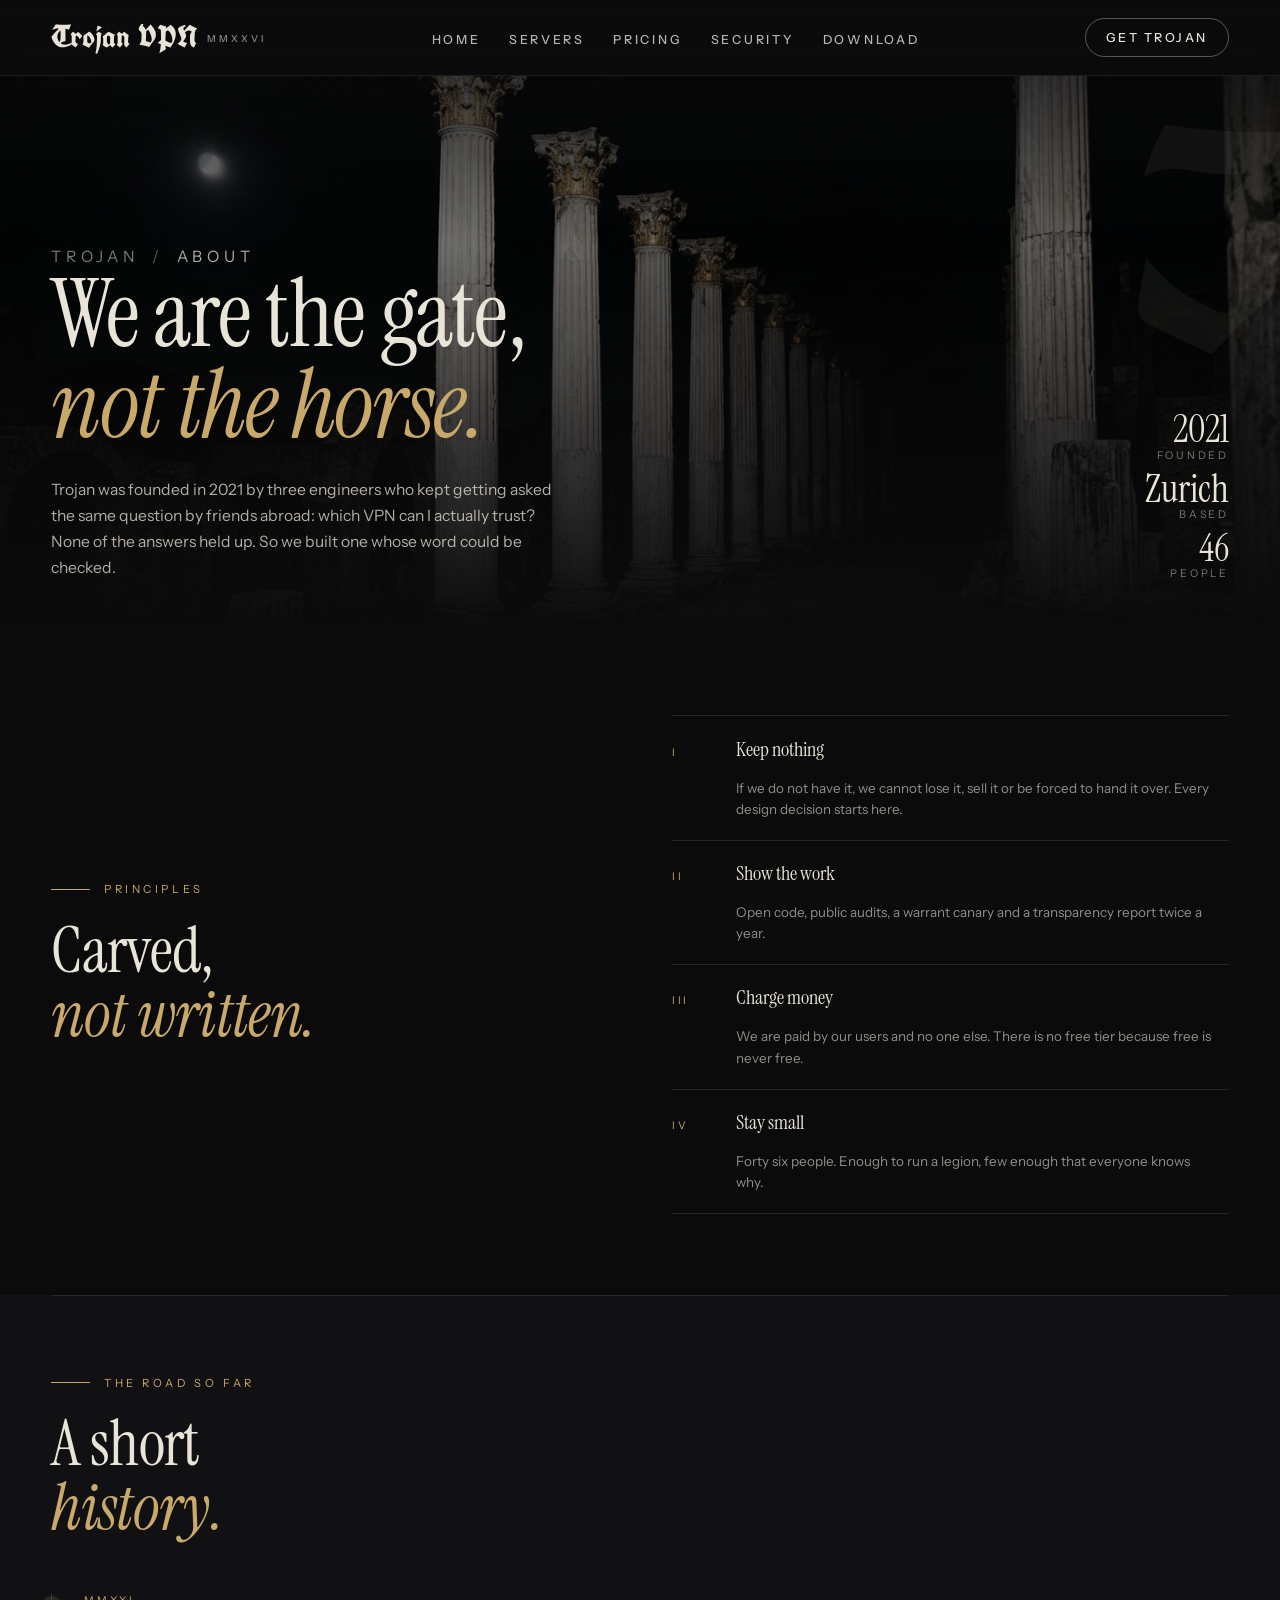
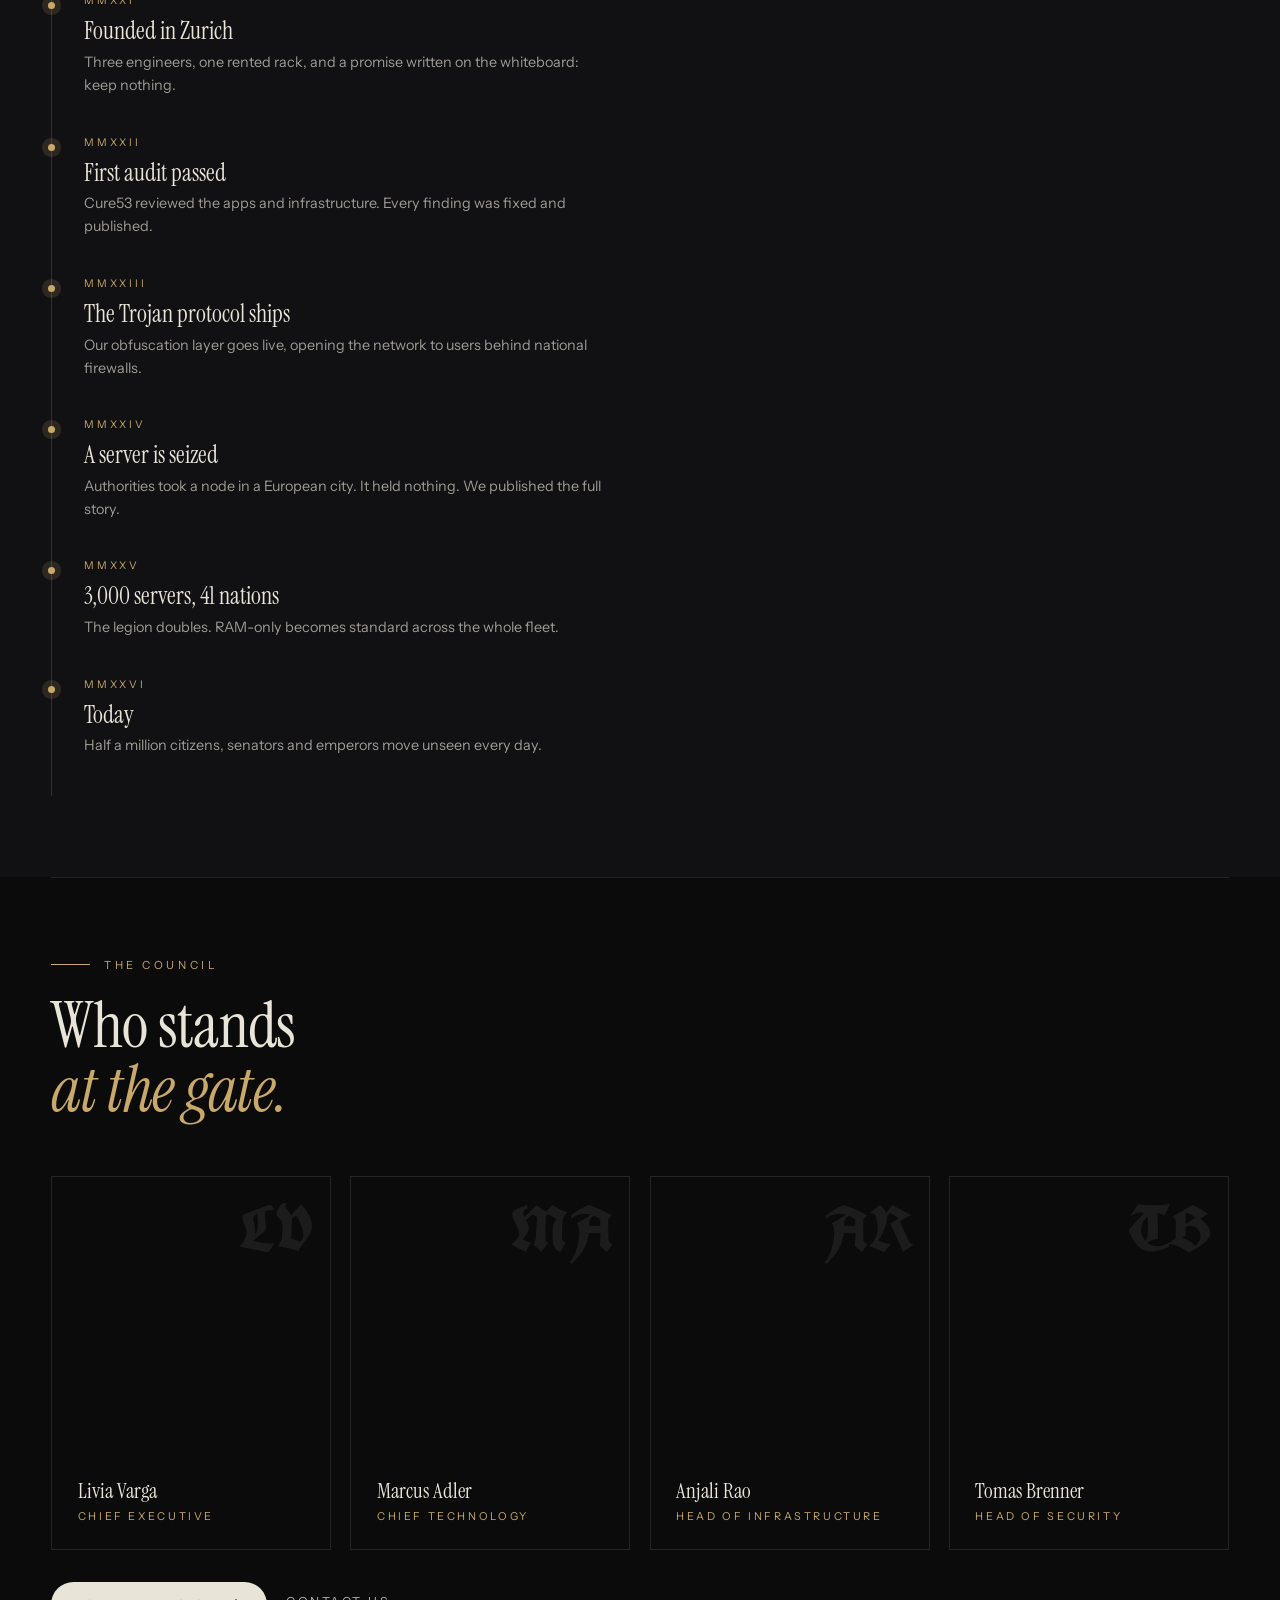
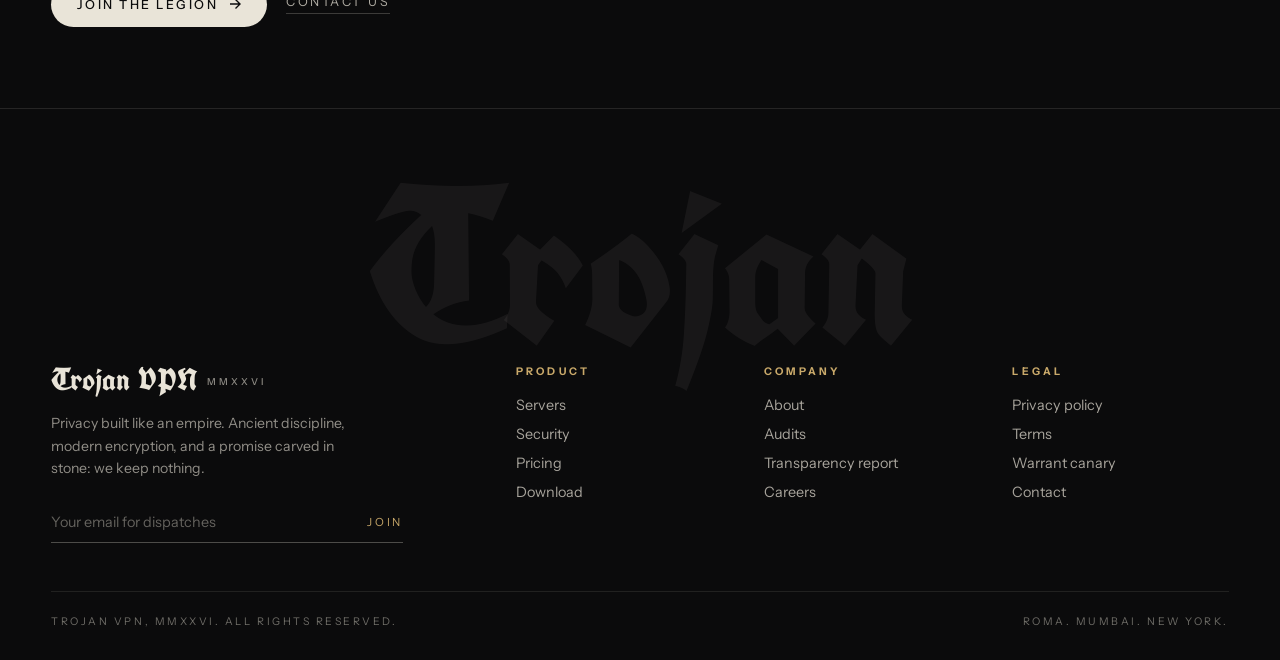
==== about.html @ 202a7206 "chore: extract trojan-vpn-site.zip" ====
<!DOCTYPE html>
<html lang="en"><head><meta charset="utf-8"><meta name="viewport" content="width=device-width, initial-scale=1">
<title>About | Trojan VPN</title><meta name="description" content="Trojan VPN is a Swiss privacy company. Ancient discipline, modern encryption.">
<link rel="preconnect" href="https://fonts.googleapis.com"><link rel="preconnect" href="https://fonts.gstatic.com" crossorigin><link href="https://fonts.googleapis.com/css2?family=Instrument+Serif:ital@0;1&family=UnifrakturCook:wght@700&family=Instrument+Sans:wght@400;500&display=swap" rel="stylesheet"><link rel="stylesheet" href="site.css"></head>
<body>
<header class="nav">
  <a class="logo" href="index.html#statue">Trojan VPN <small>MMXXVI</small></a>
  <nav aria-label="Primary"><ul class="nav__links"><li><a href="index.html#statue">Home</a></li><li><a href="servers.html">Servers</a></li><li><a href="pricing.html">Pricing</a></li><li><a href="security.html">Security</a></li><li><a href="download.html">Download</a></li></ul></nav>
  <div class="nav__right"><a class="btn-play" href="pricing.html">Get Trojan</a>
  <button class="burger" aria-label="Open menu" aria-expanded="false" aria-controls="menu"><span></span><span></span><span></span></button></div>
</header>
<main>
<section class="phero">
  <div class="phero__bg" style="background-image:url('assets/gen-forum.jpg')"></div><div class="phero__shade"></div>
  <div class="phero__word" aria-hidden="true">I</div>
  <div class="phero__row"><div>
    <p class="crumb fx"><a href="index.html">Trojan</a><span>About</span></p>
    <h1 class="fx d1">We are the gate,<br><em>not the horse.</em></h1>
    <p class="fx d2">Trojan was founded in 2021 by three engineers who kept getting asked the same question by friends abroad: which VPN can I actually trust? None of the answers held up. So we built one whose word could be checked.</p>
  </div><div class="phero__meta fx d2"><div><b>2021</b><br>Founded</div><div><b>Zurich</b><br>Based</div><div><b>46</b><br>People</div></div></div>
</section><section class="sec"><div class="split">
  <div><p class="kicker fx">Principles</p><h2 class="h2 fx d1">Carved,<br><em>not written.</em></h2></div>
  <ul class="list fx d1">
   <li><span class="i">I</span><span class="t">Keep nothing</span><span class="d">If we do not have it, we cannot lose it, sell it or be forced to hand it over. Every design decision starts here.</span></li>
   <li><span class="i">II</span><span class="t">Show the work</span><span class="d">Open code, public audits, a warrant canary and a transparency report twice a year.</span></li>
   <li><span class="i">III</span><span class="t">Charge money</span><span class="d">We are paid by our users and no one else. There is no free tier because free is never free.</span></li>
   <li><span class="i">IV</span><span class="t">Stay small</span><span class="d">Forty six people. Enough to run a legion, few enough that everyone knows why.</span></li>
  </ul></div></section>
 <section class="sec sec--alt"><div class="sec__head"><div><p class="kicker fx">The road so far</p><h2 class="h2 fx d1">A short<br><em>history.</em></h2></div></div>
 <ul class="tl fx d1">
  <li><small>MMXXI</small><b>Founded in Zurich</b><p>Three engineers, one rented rack, and a promise written on the whiteboard: keep nothing.</p></li>
  <li><small>MMXXII</small><b>First audit passed</b><p>Cure53 reviewed the apps and infrastructure. Every finding was fixed and published.</p></li>
  <li><small>MMXXIII</small><b>The Trojan protocol ships</b><p>Our obfuscation layer goes live, opening the network to users behind national firewalls.</p></li>
  <li><small>MMXXIV</small><b>A server is seized</b><p>Authorities took a node in a European city. It held nothing. We published the full story.</p></li>
  <li><small>MMXXV</small><b>3,000 servers, 41 nations</b><p>The legion doubles. RAM-only becomes standard across the whole fleet.</p></li>
  <li><small>MMXXVI</small><b>Today</b><p>Half a million citizens, senators and emperors move unseen every day.</p></li>
 </ul></section>
 <section class="sec"><div class="sec__head"><div><p class="kicker fx">The council</p><h2 class="h2 fx d1">Who stands<br><em>at the gate.</em></h2></div></div>
 <div class="team">
  <div class="person fx" data-init="LV"><b>Livia Varga</b><span>Chief executive</span></div>
  <div class="person fx d1" data-init="MA"><b>Marcus Adler</b><span>Chief technology</span></div>
  <div class="person fx d2" data-init="AR"><b>Anjali Rao</b><span>Head of infrastructure</span></div>
  <div class="person fx d3" data-init="TB"><b>Tomas Brenner</b><span>Head of security</span></div>
 </div>
 <div class="cta-row fx d3"><a class="btn-solid" href="careers.html">Join the legion <svg viewBox="0 0 12 12" fill="none" stroke="currentColor" stroke-width="1.4"><path d="M1 6h10M6.5 1.5 11 6l-4.5 4.5"/></svg></a><a class="link-plain" href="contact.html">Contact us</a></div></section>
</main>
<footer class="foot">
  <div class="foot__word" aria-hidden="true">Trojan</div>
  <div class="foot__grid">
    <div class="foot__brand"><a class="logo" href="index.html#statue">Trojan VPN <small>MMXXVI</small></a>
      <p>Privacy built like an empire. Ancient discipline, modern encryption, and a promise carved in stone: we keep nothing.</p>
      <form class="newsletter" data-fake onsubmit="return false"><input type="email" placeholder="Your email for dispatches" aria-label="Email"><button type="submit">Join</button></form></div>
    <div><h4>Product</h4><ul><li><a href="servers.html">Servers</a></li><li><a href="security.html">Security</a></li><li><a href="pricing.html">Pricing</a></li><li><a href="download.html">Download</a></li></ul></div>
    <div><h4>Company</h4><ul><li><a href="about.html">About</a></li><li><a href="audits.html">Audits</a></li><li><a href="transparency.html">Transparency report</a></li><li><a href="careers.html">Careers</a></li></ul></div>
    <div><h4>Legal</h4><ul><li><a href="privacy.html">Privacy policy</a></li><li><a href="terms.html">Terms</a></li><li><a href="canary.html">Warrant canary</a></li><li><a href="contact.html">Contact</a></li></ul></div>
  </div>
  <div class="foot__bar"><span>Trojan VPN, MMXXVI. All rights reserved.</span><span>Roma. Mumbai. New York.</span></div>
</footer>
<div class="menu" id="menu" aria-hidden="true">
  <button class="menu__close" type="button" aria-label="Close menu"><span></span><span></span></button>
  <ul class="menu__list"><li><a href="servers.html">Servers</a></li><li><a href="pricing.html">Pricing</a></li><li><a href="security.html">Security</a></li><li><a href="download.html">Download</a></li></ul>
  <div class="menu__rule"></div><div class="menu__foot"><a class="btn-play" href="pricing.html">Get Trojan VPN</a></div>
</div>
<script src="site.js"></script>
</body></html>
---- site.css ----
:root{
  --ink:#0b0b0c;--ink-2:#111113;--bone:#e9e4d8;--gold:#c9a96a;
  --nav-gap:clamp(1.1rem,2.2vw,2.15rem);--pad-x:clamp(1.25rem,4vw,3.6rem);
  --ease:cubic-bezier(.22,1,.36,1);--ease-in-out:cubic-bezier(.76,0,.24,1);
  --sans:-apple-system,BlinkMacSystemFont,"SF Pro Text","SF Pro Display","Segoe UI","Instrument Sans",Helvetica,Arial,sans-serif;
  --serif:"Instrument Serif",Georgia,serif;--black:"UnifrakturCook",serif;
}
*,*::before,*::after{box-sizing:border-box}
html{-webkit-text-size-adjust:100%;scroll-behavior:smooth}
body{margin:0;background:var(--ink);color:var(--bone);font-family:var(--sans);overflow-x:hidden;-webkit-font-smoothing:antialiased}
a{color:inherit;text-decoration:none}
button{font:inherit;color:inherit;background:none;border:0;cursor:pointer;padding:0}
img{max-width:100%;display:block}
body.menu-open{overflow:hidden}

/* ---------- NAV ---------- */
.nav{position:sticky;top:0;z-index:60;display:flex;align-items:center;justify-content:space-between;padding:clamp(1rem,2vh,1.4rem) var(--pad-x);
  background:linear-gradient(to bottom,rgba(11,11,12,.92),rgba(11,11,12,.75));backdrop-filter:blur(14px);-webkit-backdrop-filter:blur(14px);border-bottom:1px solid rgba(233,228,216,.08)}
.logo{font-family:var(--black);font-weight:700;font-size:clamp(1.5rem,2.4vw,2rem);line-height:1;display:flex;align-items:center;gap:.55rem}
.logo small{font-family:var(--sans);font-weight:500;font-size:.6rem;letter-spacing:.32em;text-transform:uppercase;opacity:.6;margin-top:.3em}
.nav__links{display:flex;gap:var(--nav-gap);list-style:none;margin:0;padding:0}
.nav__links a{position:relative;font-size:.78rem;font-weight:500;letter-spacing:.22em;text-transform:uppercase;padding:.35rem 0;opacity:.78;transition:opacity .4s}
.nav__links a::after{content:"";position:absolute;left:0;bottom:0;height:1px;width:100%;background:var(--gold);transform:scaleX(0);transform-origin:right;transition:transform .6s var(--ease)}
.nav__links a:hover,.nav__links a[aria-current]{opacity:1}
.nav__links a:hover::after,.nav__links a[aria-current]::after{transform:scaleX(1);transform-origin:left}
.nav__right{display:flex;align-items:center;gap:1.2rem}
.btn-play{display:inline-flex;align-items:center;gap:.6rem;font-size:.78rem;font-weight:500;letter-spacing:.2em;text-transform:uppercase;padding:.7rem 1.25rem;border:1px solid rgba(233,228,216,.35);border-radius:999px;transition:border-color .4s,background .4s,color .4s}
.btn-play:hover{border-color:var(--gold);background:var(--gold);color:var(--ink)}
.burger{display:none;width:44px;height:44px;position:relative}
.burger span{position:absolute;left:10px;right:10px;height:1.5px;background:currentColor;transition:transform .6s var(--ease),opacity .4s,top .6s var(--ease)}
.burger span:nth-child(1){top:16px}.burger span:nth-child(2){top:22px}.burger span:nth-child(3){top:28px}
.burger[aria-expanded="true"] span:nth-child(1){top:22px;transform:rotate(45deg)}
.burger[aria-expanded="true"] span:nth-child(2){opacity:0}
.burger[aria-expanded="true"] span:nth-child(3){top:22px;transform:rotate(-45deg)}

/* ---------- MOBILE MENU ---------- */
.menu{position:fixed;inset:0;z-index:80;display:flex;flex-direction:column;justify-content:center;padding:0 var(--pad-x);background:rgba(11,11,12,.92);color:var(--bone);
  backdrop-filter:blur(22px) saturate(140%);-webkit-backdrop-filter:blur(22px) saturate(140%);clip-path:inset(0 0 100% 0);visibility:hidden;transition:clip-path .85s var(--ease-in-out),visibility 0s linear .85s}
.menu__close{position:absolute;top:clamp(.7rem,1.6vh,1.1rem);right:var(--pad-x);width:48px;height:48px;background:none;border:0;color:var(--bone);cursor:pointer;z-index:2;transition:color .3s,transform .5s var(--ease)}
.menu__close span{position:absolute;left:14px;right:14px;top:50%;height:1.5px;background:currentColor}
.menu__close span:first-child{transform:rotate(45deg)}.menu__close span:last-child{transform:rotate(-45deg)}
.menu__close:hover{color:var(--gold);transform:rotate(90deg)}
.menu.is-open{clip-path:inset(0 0 0 0);visibility:visible;transition:clip-path .85s var(--ease-in-out),visibility 0s linear 0s}
.menu__list{list-style:none;margin:0;padding:0}
.menu__list li{overflow:hidden}
.menu__list a{font-family:var(--serif);font-weight:400;font-size:clamp(2.35rem,12vw,3.4rem);line-height:1.22;padding:.12em 0;display:block;transform:translateY(115%);opacity:0;transition:transform .8s var(--ease),opacity .6s ease}
.menu.is-open .menu__list a{transform:translateY(0);opacity:1}
.menu.is-open .menu__list li:nth-child(1) a{transition-delay:.26s}.menu.is-open .menu__list li:nth-child(2) a{transition-delay:.33s}
.menu.is-open .menu__list li:nth-child(3) a{transition-delay:.40s}.menu.is-open .menu__list li:nth-child(4) a{transition-delay:.47s}
.menu__rule{height:1px;background:rgba(233,228,216,.16);margin:2.2rem 0 0;transform:scaleX(0);transform-origin:left;transition:transform .9s var(--ease)}
.menu.is-open .menu__rule{transform:scaleX(1);transition-delay:.5s}
.menu__foot{margin-top:2.2rem;opacity:0;transform:translateY(22px);transition:transform .8s var(--ease),opacity .6s ease}
.menu.is-open .menu__foot{opacity:1;transform:translateY(0);transition-delay:.56s}
.menu__foot .btn-play{display:inline-block;padding:.95rem 1.6rem;font-size:1rem;letter-spacing:.12em;text-transform:none}

/* ---------- PAGE HERO ---------- */
.phero{position:relative;min-height:62vh;display:flex;flex-direction:column;justify-content:flex-end;padding:clamp(5rem,14vh,9rem) var(--pad-x) clamp(2.5rem,6vh,4rem);overflow:hidden;isolation:isolate}
.phero__bg{position:absolute;inset:0;z-index:-2;background-size:cover;background-position:center;transform:scale(1.06);animation:kb 14s ease-out forwards;filter:brightness(.55) saturate(.8)}
@keyframes kb{to{transform:scale(1)}}
.phero__shade{position:absolute;inset:0;z-index:-1;background:linear-gradient(to top,var(--ink) 0%,rgba(11,11,12,.6) 35%,rgba(11,11,12,.15) 70%,rgba(11,11,12,.6) 100%)}
.phero__word{position:absolute;right:calc(var(--pad-x) * -0.25);top:8%;z-index:-1;font-family:var(--black);font-weight:700;font-size:clamp(6rem,24vw,24rem);line-height:.8;color:rgba(233,228,216,.05);pointer-events:none;user-select:none;white-space:nowrap}
.crumb{display:flex;gap:.8rem;align-items:center;font-size:.68rem;letter-spacing:.3em;text-transform:uppercase;color:var(--gold);margin:0 0 1.4rem}
.crumb a{opacity:.7}.crumb a:hover{opacity:1}
.crumb span::before{content:"/";margin-right:.8rem;opacity:.5}
.phero h1{font-family:var(--serif);font-weight:400;font-size:clamp(3rem,7.4vw,7rem);line-height:.96;letter-spacing:-.015em;margin:0;max-width:14ch}
.phero h1 em{font-style:italic;color:var(--gold)}
.phero p{max-width:52ch;font-size:clamp(.98rem,1.1vw,1.1rem);line-height:1.65;color:rgba(233,228,216,.75);margin:1.6rem 0 0}
.phero__row{display:grid;grid-template-columns:1fr auto;gap:2rem;align-items:end}
.phero__meta{display:flex;flex-direction:column;gap:.5rem;text-align:right;font-size:.66rem;letter-spacing:.26em;text-transform:uppercase;color:rgba(233,228,216,.5)}
.phero__meta b{font-family:var(--serif);font-weight:400;font-size:2.4rem;line-height:1;color:var(--bone);letter-spacing:0;text-transform:none}

/* ---------- SECTIONS ---------- */
.sec{position:relative;padding:clamp(4rem,9vh,7rem) var(--pad-x);overflow:hidden}
.sec+.sec::before{content:"";position:absolute;left:var(--pad-x);right:var(--pad-x);top:0;height:1px;background:rgba(233,228,216,.1)}
.sec--alt{background:var(--ink-2)}
.kicker{display:flex;align-items:center;gap:.9rem;font-size:.7rem;letter-spacing:.32em;text-transform:uppercase;color:var(--gold);margin:0 0 1.4rem}
.kicker::before{content:"";width:2.4rem;height:1px;background:var(--gold)}
.h2{font-family:var(--serif);font-weight:400;margin:0;line-height:1;letter-spacing:-.01em;font-size:clamp(2.4rem,5vw,4.8rem)}
.h2 em{font-style:italic;color:var(--gold)}
.h3{font-family:var(--serif);font-weight:400;font-size:clamp(1.4rem,2.2vw,2rem);line-height:1.1;margin:0 0 .8rem}
.lead{max-width:50ch;font-size:clamp(.95rem,1.05vw,1.05rem);line-height:1.7;color:rgba(233,228,216,.7);margin:1.4rem 0 0}
.sec__head{display:grid;grid-template-columns:1fr auto;gap:2rem;align-items:end;margin-bottom:clamp(2.5rem,6vh,4.5rem)}
.num-roman{font-family:var(--serif);font-size:clamp(3rem,8vw,7rem);line-height:.8;color:rgba(233,228,216,.1)}
.split{display:grid;grid-template-columns:minmax(0,1fr) minmax(0,1fr);gap:clamp(2rem,5vw,6rem);align-items:center}
.split--rev>:first-child{order:2}
.fig{position:relative;border:1px solid rgba(233,228,216,.12);overflow:hidden;aspect-ratio:4/3;margin:0}
.fig img{width:100%;height:100%;object-fit:cover;transform:scale(1.04);transition:transform 2s var(--ease)}
.fig:hover img{transform:scale(1)}
.fig figcaption{position:absolute;left:1.2rem;bottom:1.1rem;font-size:.66rem;letter-spacing:.28em;text-transform:uppercase;color:rgba(233,228,216,.7)}
.fig::after{content:"";position:absolute;inset:0;background:linear-gradient(to top,rgba(11,11,12,.6),transparent 40%);pointer-events:none}

.grid3{display:grid;grid-template-columns:repeat(3,1fr);gap:1px;background:rgba(233,228,216,.1);border:1px solid rgba(233,228,216,.1)}
.grid2{display:grid;grid-template-columns:repeat(2,1fr);gap:1px;background:rgba(233,228,216,.1);border:1px solid rgba(233,228,216,.1)}
.grid4{display:grid;grid-template-columns:repeat(4,1fr);gap:1px;background:rgba(233,228,216,.1);border:1px solid rgba(233,228,216,.1)}
.tile{background:var(--ink);padding:1.8rem 1.6rem;position:relative;transition:background .5s;min-height:12rem;display:flex;flex-direction:column}
.sec--alt .tile{background:var(--ink-2)}
.tile:hover{background:#151517}
.tile__num{font-family:var(--serif);font-size:.9rem;color:var(--gold);letter-spacing:.2em;margin-bottom:auto}
.tile h3{font-family:var(--serif);font-weight:400;font-size:1.35rem;margin:1.4rem 0 .5rem}
.tile p{margin:0;font-size:.86rem;line-height:1.6;color:rgba(233,228,216,.62)}
.tile b{display:block;font-family:var(--serif);font-weight:400;font-size:clamp(2.2rem,3.4vw,3.2rem);line-height:1;margin-top:auto}
.tile b small{font-size:.5em;color:var(--gold)}
.tile span.lab{display:block;margin-top:.5rem;font-size:.66rem;letter-spacing:.24em;text-transform:uppercase;color:rgba(233,228,216,.5)}

.list{list-style:none;margin:0;padding:0;border-top:1px solid rgba(233,228,216,.12)}
.list li{display:grid;grid-template-columns:3rem 1fr auto;gap:1rem;align-items:baseline;padding:1.2rem 0;border-bottom:1px solid rgba(233,228,216,.12)}
.list .i{font-size:.66rem;letter-spacing:.26em;color:var(--gold)}
.list .t{font-family:var(--serif);font-size:clamp(1.15rem,1.6vw,1.45rem)}
.list .d{font-size:.84rem;color:rgba(233,228,216,.6);grid-column:2;max-width:60ch;line-height:1.6}
.list .r{font-size:.7rem;letter-spacing:.22em;text-transform:uppercase;color:rgba(233,228,216,.5)}
.tag{display:inline-block;font-size:.62rem;letter-spacing:.24em;text-transform:uppercase;padding:.35rem .7rem;border:1px solid rgba(201,169,106,.5);color:var(--gold);border-radius:999px}
.tag--ok{border-color:rgba(120,200,140,.5);color:#8fd3a2}

.btn-solid{display:inline-flex;align-items:center;gap:.7rem;font-size:.78rem;font-weight:500;letter-spacing:.2em;text-transform:uppercase;padding:.95rem 1.6rem;border-radius:999px;background:var(--bone);color:var(--ink);transition:background .4s,transform .6s var(--ease)}
.btn-solid:hover{background:var(--gold);transform:translateY(-2px)}
.btn-solid svg{width:12px;height:12px;transition:transform .5s var(--ease)}
.btn-solid:hover svg{transform:translateX(4px)}
.btn-outline{display:inline-flex;justify-content:center;align-items:center;gap:.7rem;padding:.95rem 1.4rem;border:1px solid rgba(233,228,216,.35);border-radius:999px;font-size:.76rem;letter-spacing:.2em;text-transform:uppercase;transition:background .4s,color .4s,border-color .4s}
.btn-outline:hover{background:var(--bone);color:var(--ink);border-color:var(--bone)}
.link-plain{font-size:.78rem;letter-spacing:.2em;text-transform:uppercase;opacity:.75;border-bottom:1px solid rgba(233,228,216,.3);padding-bottom:.25rem;transition:opacity .4s,border-color .4s}
.link-plain:hover{opacity:1;border-color:var(--gold)}
.cta-row{display:flex;gap:1.2rem;align-items:center;flex-wrap:wrap;margin-top:2rem}

/* accordion */
.acc{margin:0;padding:0;list-style:none;border-top:1px solid rgba(233,228,216,.12)}
.acc li{border-bottom:1px solid rgba(233,228,216,.12)}
.acc button{width:100%;display:grid;grid-template-columns:3rem 1fr auto;align-items:center;gap:1rem;padding:1.3rem 0;text-align:left;font-family:var(--serif);font-size:clamp(1.2rem,1.7vw,1.5rem);transition:color .4s}
.acc button:hover,.acc li.is-open button{color:var(--gold)}
.acc button .i{font-family:var(--sans);font-size:.66rem;letter-spacing:.26em;color:var(--gold)}
.acc button .plus{position:relative;width:14px;height:14px}
.acc button .plus::before,.acc button .plus::after{content:"";position:absolute;background:currentColor;left:0;top:6px;width:14px;height:1px;transition:transform .5s var(--ease)}
.acc button .plus::after{transform:rotate(90deg)}
.acc li.is-open .plus::after{transform:rotate(0)}
.acc__body{display:grid;grid-template-rows:0fr;transition:grid-template-rows .6s var(--ease)}
.acc li.is-open .acc__body{grid-template-rows:1fr}
.acc__body>div{overflow:hidden}
.acc__body p{margin:0 0 1.4rem 4rem;max-width:56ch;font-size:.92rem;line-height:1.7;color:rgba(233,228,216,.65)}

/* pricing */
.plans{display:grid;grid-template-columns:repeat(3,1fr);gap:1.2rem;align-items:stretch}
.plan{position:relative;border:1px solid rgba(233,228,216,.14);padding:2rem 1.8rem;display:flex;flex-direction:column;gap:1.2rem;background:var(--ink);transition:transform .8s var(--ease),border-color .5s}
.plan:hover{transform:translateY(-6px);border-color:rgba(201,169,106,.6)}
.plan--hero{border-color:var(--gold);background:linear-gradient(180deg,rgba(201,169,106,.08),transparent 60%)}
.plan__tag{position:absolute;top:-.6rem;left:1.8rem;background:var(--gold);color:var(--ink);font-size:.6rem;letter-spacing:.28em;text-transform:uppercase;padding:.3rem .7rem}
.plan h3{margin:0;font-family:var(--serif);font-weight:400;font-size:1.8rem}
.plan .price{font-family:var(--serif);font-size:clamp(2.6rem,4vw,3.6rem);line-height:1}
.plan .price small{font-family:var(--sans);font-size:.8rem;letter-spacing:.1em;color:rgba(233,228,216,.55);margin-left:.4rem}
.plan .bill{font-size:.72rem;letter-spacing:.18em;text-transform:uppercase;color:var(--gold)}
.plan ul{list-style:none;margin:.4rem 0 0;padding:0;display:grid;gap:.6rem;flex:1}
.plan li{font-size:.9rem;color:rgba(233,228,216,.75);padding-left:1.4rem;position:relative}
.plan li::before{content:"";position:absolute;left:0;top:.55em;width:8px;height:1px;background:var(--gold)}
.plan--hero .btn-outline{background:var(--gold);color:var(--ink);border-color:var(--gold)}
.plan--hero .btn-outline:hover{background:var(--bone);border-color:var(--bone)}
.toggle{display:inline-flex;border:1px solid rgba(233,228,216,.2);border-radius:999px;padding:.25rem;gap:.25rem}
.toggle button{padding:.6rem 1.2rem;border-radius:999px;font-size:.72rem;letter-spacing:.2em;text-transform:uppercase;color:rgba(233,228,216,.6);transition:background .4s,color .4s}
.toggle button.is-on{background:var(--bone);color:var(--ink)}
.cmp{width:100%;border-collapse:collapse;font-size:.9rem}
.cmp th,.cmp td{padding:1rem .8rem;border-bottom:1px solid rgba(233,228,216,.1);text-align:left}
.cmp th{font-family:var(--serif);font-weight:400;font-size:1.2rem}
.cmp td{color:rgba(233,228,216,.7)}
.cmp td.ok{color:var(--gold)}
.cmp td.no{color:rgba(233,228,216,.25)}

/* download */
.platforms{display:grid;grid-template-columns:repeat(3,1fr);gap:1px;background:rgba(233,228,216,.1);border:1px solid rgba(233,228,216,.1)}
.platform{background:var(--ink);padding:2rem 1rem;display:flex;flex-direction:column;align-items:center;gap:.8rem;text-align:center;transition:background .4s}
.platform:hover{background:#151517}
.platform svg{width:30px;height:30px;stroke:var(--bone);fill:none;stroke-width:1.2}
.platform span{font-size:.7rem;letter-spacing:.22em;text-transform:uppercase;color:rgba(233,228,216,.75)}
.platform small{font-size:.64rem;color:rgba(233,228,216,.4)}
.platform:hover span{color:var(--gold)}
.steps{counter-reset:s;list-style:none;margin:0;padding:0;display:grid;gap:1.4rem}
.steps li{display:grid;grid-template-columns:3.4rem 1fr;gap:1rem;align-items:start}
.steps li::before{counter-increment:s;content:counter(s,upper-roman);font-family:var(--serif);font-size:2rem;line-height:1;color:var(--gold)}
.steps h4{font-family:var(--serif);font-weight:400;font-size:1.25rem;margin:0 0 .3rem}
.steps p{margin:0;font-size:.88rem;line-height:1.6;color:rgba(233,228,216,.62)}

/* quote band */
.band{position:relative;padding:0;min-height:52vh;display:grid;place-items:center;text-align:center;overflow:hidden}
.band .bg{position:absolute;inset:0;background-size:cover;background-position:center;opacity:.35}
.band .bg::after{content:"";position:absolute;inset:0;background:radial-gradient(60% 60% at 50% 50%,transparent,var(--ink) 92%)}
.quote{position:relative;padding:clamp(4rem,10vh,8rem) var(--pad-x);max-width:52rem;margin:0}
.quote p{font-family:var(--serif);font-size:clamp(1.6rem,3.2vw,2.8rem);line-height:1.25;margin:0}
.quote p em{color:var(--gold)}
.quote cite{display:block;margin-top:1.6rem;font-style:normal;font-size:.7rem;letter-spacing:.3em;text-transform:uppercase;color:rgba(233,228,216,.55)}

/* prose (legal etc) */
.prose{max-width:68ch;font-size:1rem;line-height:1.8;color:rgba(233,228,216,.75)}
.prose h2{font-family:var(--serif);font-weight:400;font-size:1.9rem;color:var(--bone);margin:2.6rem 0 .8rem}
.prose h2:first-child{margin-top:0}
.prose p{margin:0 0 1.1rem}
.prose ul{padding-left:1.2rem}
.prose li{margin:.3rem 0}
.toc{position:sticky;top:6rem;list-style:none;margin:0;padding:0;font-size:.78rem;letter-spacing:.1em}
.toc li{margin:.5rem 0}.toc a{opacity:.6}.toc a:hover{opacity:1;color:var(--gold)}

/* timeline */
.tl{list-style:none;margin:0;padding:0;border-left:1px solid rgba(233,228,216,.15)}
.tl li{position:relative;padding:0 0 2.4rem 2rem}
.tl li::before{content:"";position:absolute;left:-4px;top:.5rem;width:7px;height:7px;border-radius:50%;background:var(--gold);box-shadow:0 0 0 6px rgba(201,169,106,.15)}
.tl b{display:block;font-family:var(--serif);font-weight:400;font-size:1.5rem;margin-bottom:.3rem}
.tl small{display:block;font-size:.66rem;letter-spacing:.26em;text-transform:uppercase;color:var(--gold);margin-bottom:.5rem}
.tl p{margin:0;font-size:.9rem;line-height:1.6;color:rgba(233,228,216,.65);max-width:52ch}

/* team */
.team{display:grid;grid-template-columns:repeat(4,1fr);gap:1.2rem}
.person{border:1px solid rgba(233,228,216,.12);padding:1.6rem;aspect-ratio:3/4;display:flex;flex-direction:column;justify-content:flex-end;position:relative;overflow:hidden}
.person::before{content:attr(data-init);position:absolute;right:1rem;top:.6rem;font-family:var(--black);font-size:4rem;color:rgba(233,228,216,.08)}
.person b{font-family:var(--serif);font-weight:400;font-size:1.3rem}
.person span{font-size:.68rem;letter-spacing:.24em;text-transform:uppercase;color:var(--gold);margin-top:.3rem}

/* forms */
.form{display:grid;gap:1.2rem;max-width:34rem}
.field{display:grid;gap:.4rem}
.field label{font-size:.66rem;letter-spacing:.26em;text-transform:uppercase;color:rgba(233,228,216,.55)}
.field input,.field textarea,.field select{background:transparent;border:0;border-bottom:1px solid rgba(233,228,216,.3);color:var(--bone);font:inherit;font-size:1rem;padding:.8rem 0;outline:0;transition:border-color .4s}
.field input:focus,.field textarea:focus{border-color:var(--gold)}
.field textarea{min-height:7rem;resize:vertical}
.notice{padding:1rem 1.2rem;border:1px solid rgba(201,169,106,.4);font-size:.86rem;color:rgba(233,228,216,.75);line-height:1.6}

/* canary */
.canary{border:1px solid rgba(233,228,216,.15);padding:2rem;font-family:ui-monospace,SFMono-Regular,Menlo,monospace;font-size:.82rem;line-height:1.7;color:rgba(233,228,216,.7);white-space:pre-wrap;background:#0e0e10}

/* footer */
.foot{padding:clamp(3rem,8vh,6rem) var(--pad-x) 2rem;border-top:1px solid rgba(233,228,216,.12);position:relative;overflow:hidden}
.foot__word{font-family:var(--black);font-weight:700;font-size:clamp(4rem,17vw,18rem);line-height:.8;color:rgba(233,228,216,.06);text-align:center;letter-spacing:-.01em;user-select:none;margin:0 0 -.1em;white-space:nowrap}
.foot__grid{display:grid;grid-template-columns:2fr 1fr 1fr 1fr;gap:2rem;margin-top:2rem}
.foot h4{margin:0 0 1rem;font-size:.66rem;letter-spacing:.3em;text-transform:uppercase;color:var(--gold)}
.foot ul{list-style:none;margin:0;padding:0;display:grid;gap:.55rem}
.foot li a{font-size:.9rem;color:rgba(233,228,216,.7);transition:color .3s}
.foot li a:hover{color:var(--bone)}
.foot__brand .logo{margin-bottom:1rem}
.foot__brand p{max-width:34ch;font-size:.88rem;line-height:1.6;color:rgba(233,228,216,.6);margin:0 0 1.4rem}
.newsletter{display:flex;border-bottom:1px solid rgba(233,228,216,.3);max-width:22rem}
.newsletter input{flex:1;background:none;border:0;color:var(--bone);font:inherit;font-size:.9rem;padding:.7rem 0;outline:0}
.newsletter input::placeholder{color:rgba(233,228,216,.4)}
.newsletter button{font-size:.7rem;letter-spacing:.24em;text-transform:uppercase;color:var(--gold)}
.foot__bar{display:flex;justify-content:space-between;flex-wrap:wrap;gap:1rem;margin-top:3rem;padding-top:1.4rem;border-top:1px solid rgba(233,228,216,.1);font-size:.66rem;letter-spacing:.24em;text-transform:uppercase;color:rgba(233,228,216,.45)}

/* reveal */
.fx{opacity:0;transform:translateY(30px);transition:opacity 1s ease,transform 1.3s var(--ease)}
.fx.in{opacity:1;transform:none}
.fx.d1{transition-delay:.1s}.fx.d2{transition-delay:.2s}.fx.d3{transition-delay:.3s}.fx.d4{transition-delay:.4s}
.phero .fx{transition-delay:.2s}.phero .fx.d1{transition-delay:.35s}.phero .fx.d2{transition-delay:.5s}

@media (prefers-reduced-motion:reduce){*{transition-duration:.01ms!important;animation:none!important}}
@media (max-width:1000px){
  .grid4,.team{grid-template-columns:repeat(2,1fr)}
  .foot__grid{grid-template-columns:1fr 1fr}
}
@media (max-width:900px){
  .nav__links,.nav .btn-play{display:none}
  .burger{display:block}
  .split,.split--rev{grid-template-columns:1fr}
  .split--rev>:first-child{order:0}
  .grid3,.plans,.platforms{grid-template-columns:1fr}
  .grid2{grid-template-columns:1fr}
  .sec__head,.phero__row{grid-template-columns:1fr}
  .num-roman,.phero__meta{display:none}
  .acc__body p{margin-left:0}
  .list li{grid-template-columns:2.4rem 1fr}
  .list .r{grid-column:2}
}
@media (max-width:600px){.grid4,.team,.foot__grid{grid-template-columns:1fr}}
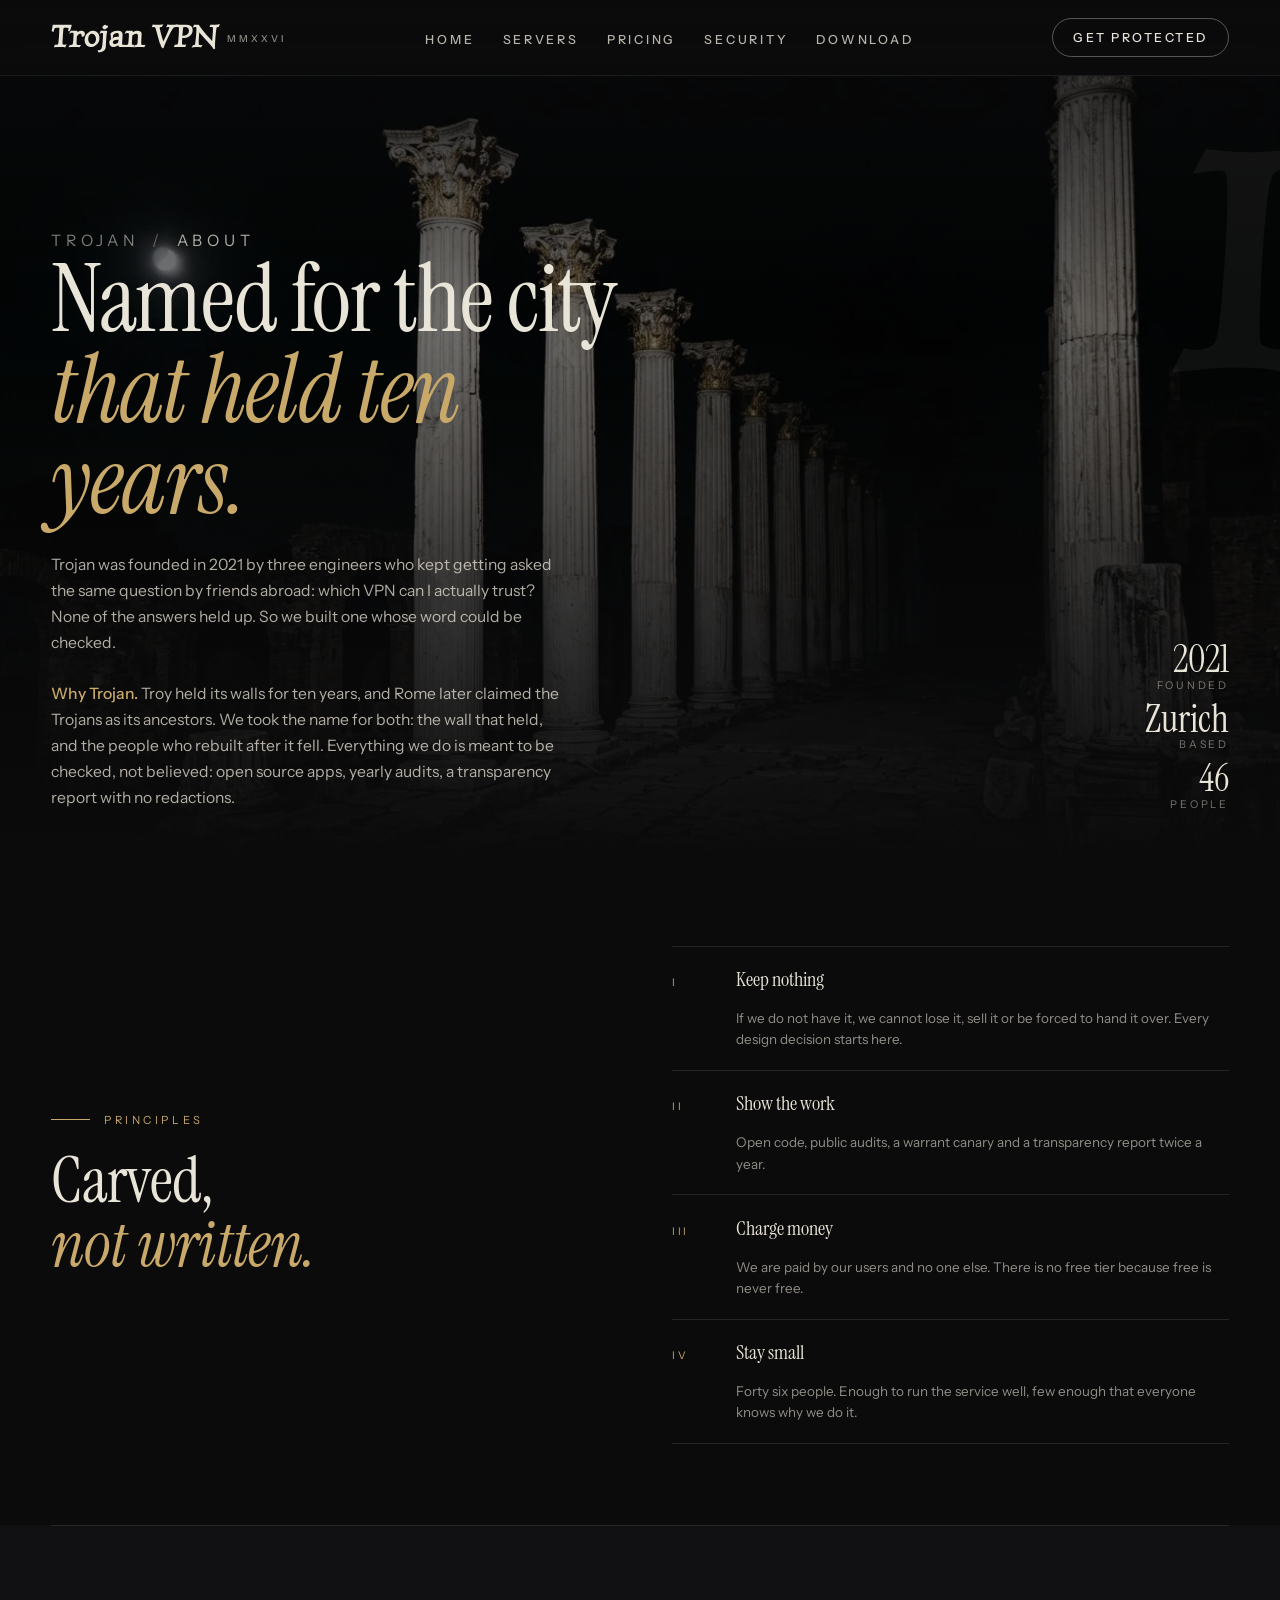
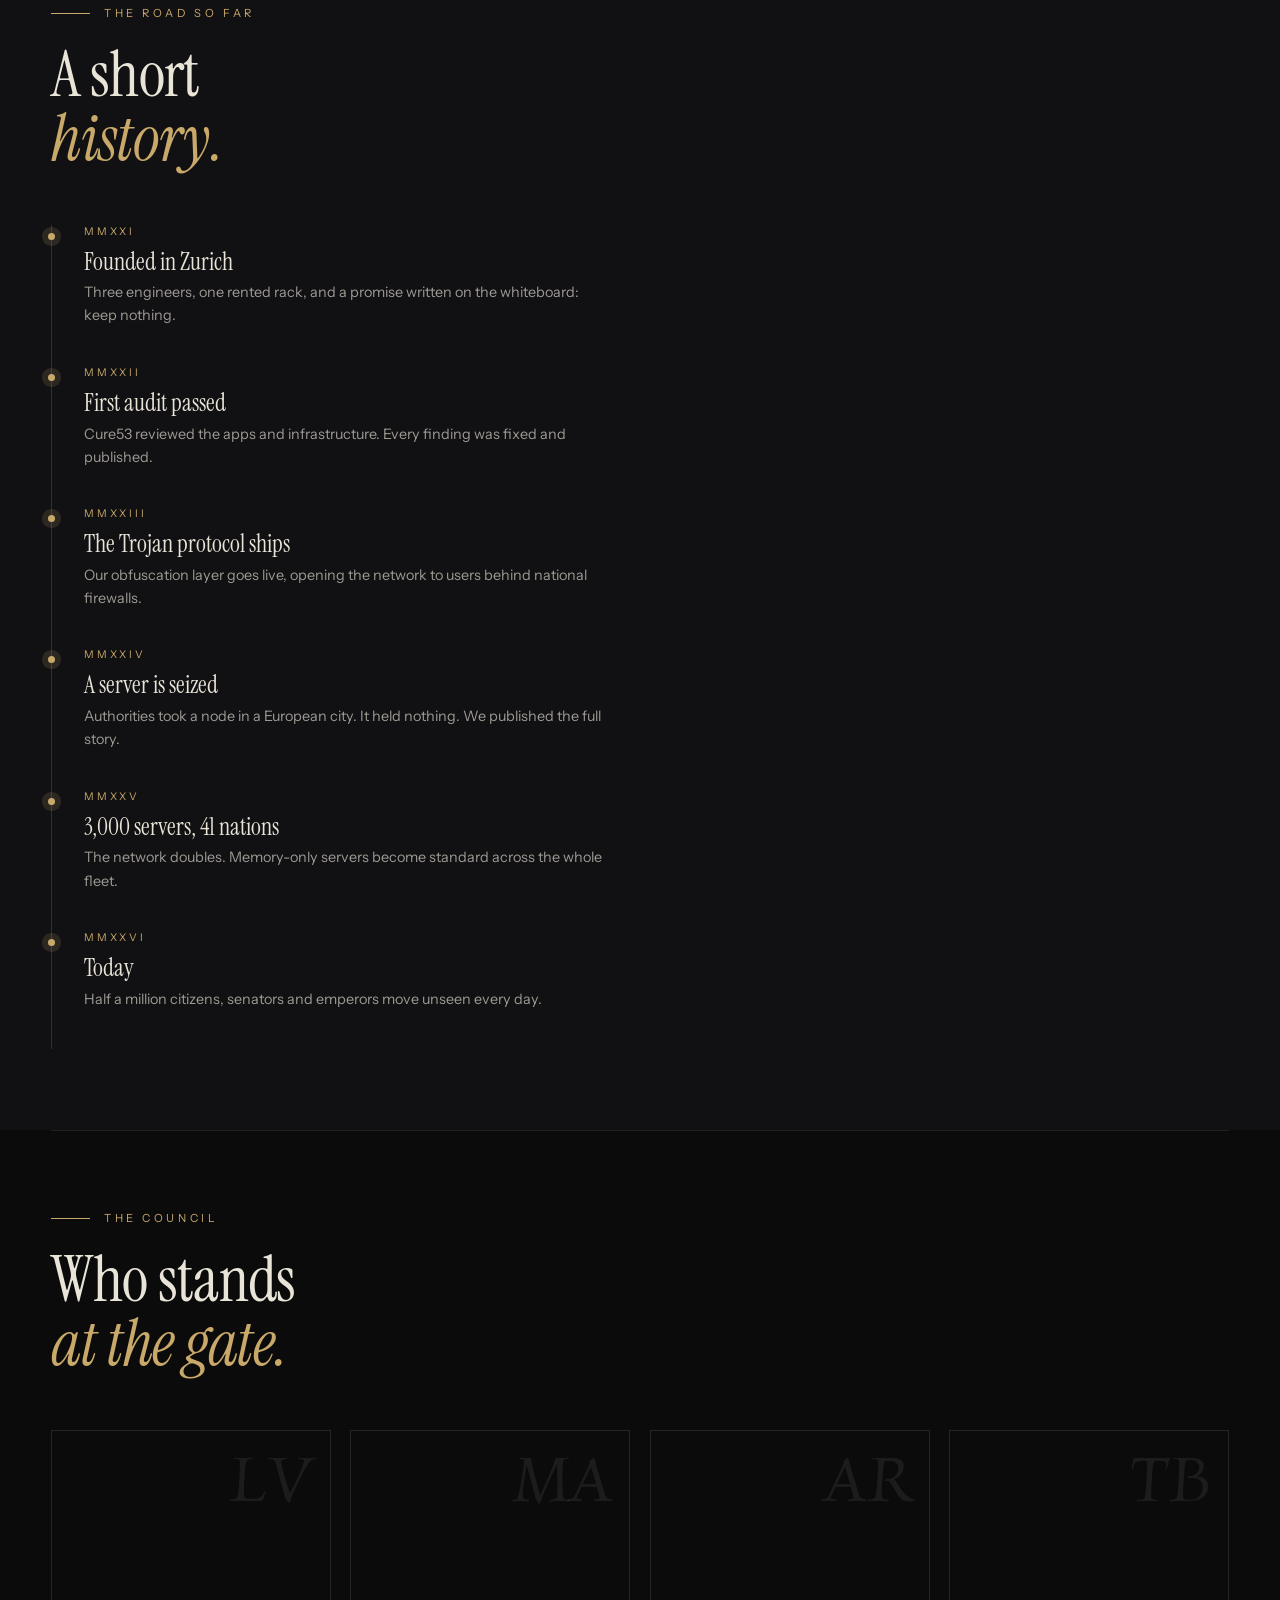
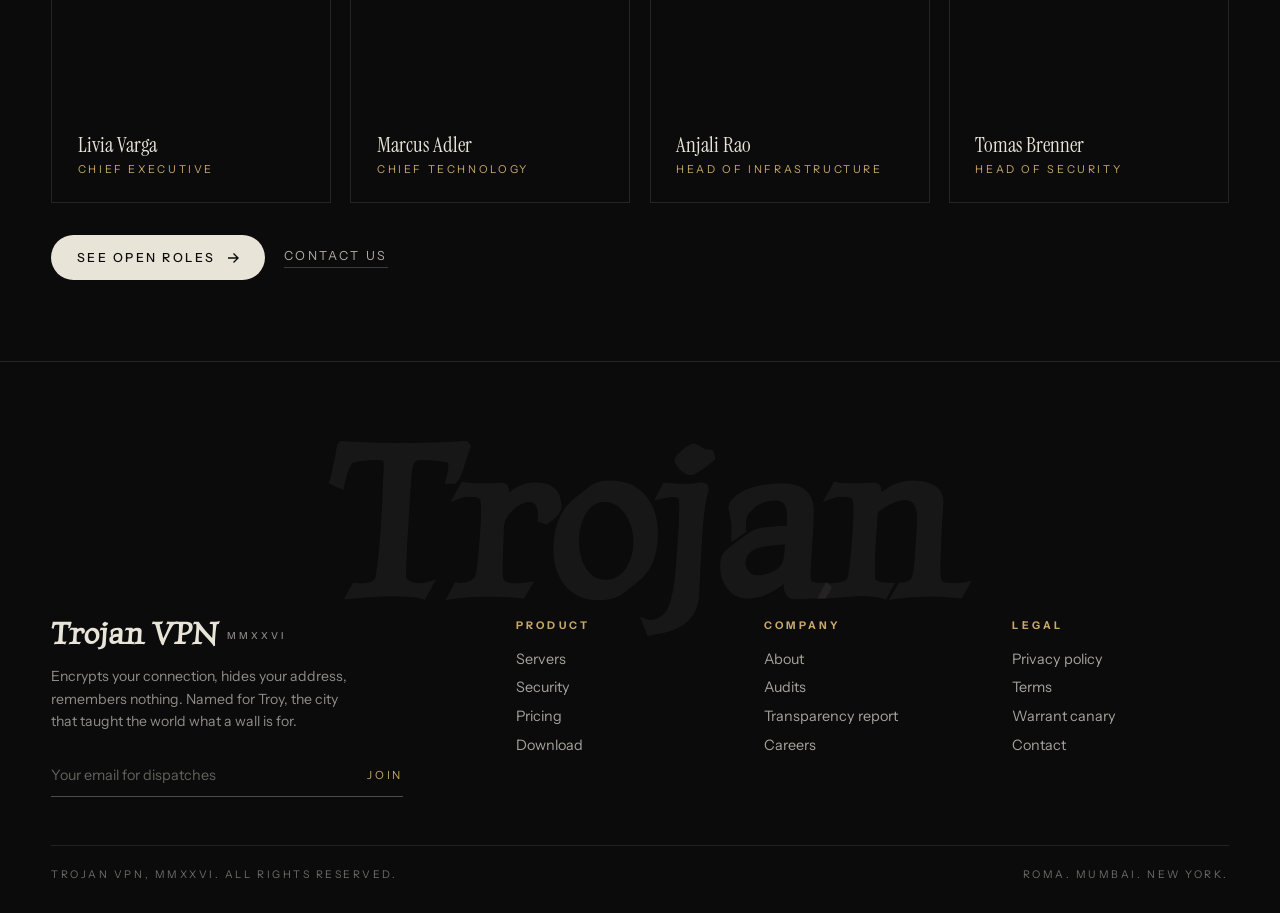
==== commit 76de8006: "chore: extract site zip" ====
--- a/about.html
+++ b/about.html
@@ -1,22 +1,26 @@
 <!DOCTYPE html>
 <html lang="en"><head><meta charset="utf-8"><meta name="viewport" content="width=device-width, initial-scale=1">
-<title>About | Trojan VPN</title><meta name="description" content="Trojan VPN is a Swiss privacy company. Ancient discipline, modern encryption.">
-<link rel="preconnect" href="https://fonts.googleapis.com"><link rel="preconnect" href="https://fonts.gstatic.com" crossorigin><link href="https://fonts.googleapis.com/css2?family=Instrument+Serif:ital@0;1&family=UnifrakturCook:wght@700&family=Instrument+Sans:wght@400;500&display=swap" rel="stylesheet"><link rel="stylesheet" href="site.css"></head>
+<title>About | Trojan VPN</title><meta name="description" content="Trojan VPN is a Swiss privacy company. Ancient discipline, modern encryption."><meta property="og:type" content="website"><meta property="og:site_name" content="Trojan VPN"><meta property="og:title" content="About | Trojan VPN"><meta property="og:description" content="Trojan VPN is a Swiss privacy company. Ancient discipline, modern encryption."><meta property="og:image" content="assets/og.jpg"><meta name="twitter:card" content="summary_large_image">
+<link rel="preconnect" href="https://fonts.googleapis.com"><link rel="preconnect" href="https://fonts.gstatic.com" crossorigin><link rel="icon" href="assets/favicon.ico" sizes="any">
+<link rel="icon" type="image/png" sizes="32x32" href="assets/favicon-32.png">
+<link rel="apple-touch-icon" href="assets/apple-touch-icon.png">
+<link href="https://fonts.googleapis.com/css2?family=Instrument+Serif:ital@0;1&family=Luxurious+Roman&family=Instrument+Sans:wght@400;500&display=swap" rel="stylesheet"><link rel="stylesheet" href="site.css"></head>
 <body>
 <header class="nav">
   <a class="logo" href="index.html#statue">Trojan VPN <small>MMXXVI</small></a>
   <nav aria-label="Primary"><ul class="nav__links"><li><a href="index.html#statue">Home</a></li><li><a href="servers.html">Servers</a></li><li><a href="pricing.html">Pricing</a></li><li><a href="security.html">Security</a></li><li><a href="download.html">Download</a></li></ul></nav>
-  <div class="nav__right"><a class="btn-play" href="pricing.html">Get Trojan</a>
+  <div class="nav__right"><a class="btn-play" href="pricing.html">Get protected</a>
   <button class="burger" aria-label="Open menu" aria-expanded="false" aria-controls="menu"><span></span><span></span><span></span></button></div>
 </header>
 <main>
 <section class="phero">
-  <div class="phero__bg" style="background-image:url('assets/gen-forum.jpg')"></div><div class="phero__shade"></div>
+  <div class="phero__bg" style="background-image:url('assets/gen-forum.webp')"></div><div class="phero__shade"></div>
   <div class="phero__word" aria-hidden="true">I</div>
   <div class="phero__row"><div>
     <p class="crumb fx"><a href="index.html">Trojan</a><span>About</span></p>
-    <h1 class="fx d1">We are the gate,<br><em>not the horse.</em></h1>
+    <h1 class="fx d1">Named for the city<br><em>that held ten years.</em></h1>
     <p class="fx d2">Trojan was founded in 2021 by three engineers who kept getting asked the same question by friends abroad: which VPN can I actually trust? None of the answers held up. So we built one whose word could be checked.</p>
+    <p class="fx d3"><strong style="color:var(--gold);font-weight:500">Why Trojan.</strong> Troy held its walls for ten years, and Rome later claimed the Trojans as its ancestors. We took the name for both: the wall that held, and the people who rebuilt after it fell. Everything we do is meant to be checked, not believed: open source apps, yearly audits, a transparency report with no redactions.</p>
   </div><div class="phero__meta fx d2"><div><b>2021</b><br>Founded</div><div><b>Zurich</b><br>Based</div><div><b>46</b><br>People</div></div></div>
 </section><section class="sec"><div class="split">
   <div><p class="kicker fx">Principles</p><h2 class="h2 fx d1">Carved,<br><em>not written.</em></h2></div>
@@ -24,7 +28,7 @@
    <li><span class="i">I</span><span class="t">Keep nothing</span><span class="d">If we do not have it, we cannot lose it, sell it or be forced to hand it over. Every design decision starts here.</span></li>
    <li><span class="i">II</span><span class="t">Show the work</span><span class="d">Open code, public audits, a warrant canary and a transparency report twice a year.</span></li>
    <li><span class="i">III</span><span class="t">Charge money</span><span class="d">We are paid by our users and no one else. There is no free tier because free is never free.</span></li>
-   <li><span class="i">IV</span><span class="t">Stay small</span><span class="d">Forty six people. Enough to run a legion, few enough that everyone knows why.</span></li>
+   <li><span class="i">IV</span><span class="t">Stay small</span><span class="d">Forty six people. Enough to run the service well, few enough that everyone knows why we do it.</span></li>
   </ul></div></section>
  <section class="sec sec--alt"><div class="sec__head"><div><p class="kicker fx">The road so far</p><h2 class="h2 fx d1">A short<br><em>history.</em></h2></div></div>
  <ul class="tl fx d1">
@@ -32,7 +36,7 @@
   <li><small>MMXXII</small><b>First audit passed</b><p>Cure53 reviewed the apps and infrastructure. Every finding was fixed and published.</p></li>
   <li><small>MMXXIII</small><b>The Trojan protocol ships</b><p>Our obfuscation layer goes live, opening the network to users behind national firewalls.</p></li>
   <li><small>MMXXIV</small><b>A server is seized</b><p>Authorities took a node in a European city. It held nothing. We published the full story.</p></li>
-  <li><small>MMXXV</small><b>3,000 servers, 41 nations</b><p>The legion doubles. RAM-only becomes standard across the whole fleet.</p></li>
+  <li><small>MMXXV</small><b>3,000 servers, 41 nations</b><p>The network doubles. Memory-only servers become standard across the whole fleet.</p></li>
   <li><small>MMXXVI</small><b>Today</b><p>Half a million citizens, senators and emperors move unseen every day.</p></li>
  </ul></section>
  <section class="sec"><div class="sec__head"><div><p class="kicker fx">The council</p><h2 class="h2 fx d1">Who stands<br><em>at the gate.</em></h2></div></div>
@@ -42,13 +46,13 @@
   <div class="person fx d2" data-init="AR"><b>Anjali Rao</b><span>Head of infrastructure</span></div>
   <div class="person fx d3" data-init="TB"><b>Tomas Brenner</b><span>Head of security</span></div>
  </div>
- <div class="cta-row fx d3"><a class="btn-solid" href="careers.html">Join the legion <svg viewBox="0 0 12 12" fill="none" stroke="currentColor" stroke-width="1.4"><path d="M1 6h10M6.5 1.5 11 6l-4.5 4.5"/></svg></a><a class="link-plain" href="contact.html">Contact us</a></div></section>
+ <div class="cta-row fx d3"><a class="btn-solid" href="careers.html">See open roles <svg viewBox="0 0 12 12" fill="none" stroke="currentColor" stroke-width="1.4"><path d="M1 6h10M6.5 1.5 11 6l-4.5 4.5"/></svg></a><a class="link-plain" href="contact.html">Contact us</a></div></section>
 </main>
 <footer class="foot">
   <div class="foot__word" aria-hidden="true">Trojan</div>
   <div class="foot__grid">
     <div class="foot__brand"><a class="logo" href="index.html#statue">Trojan VPN <small>MMXXVI</small></a>
-      <p>Privacy built like an empire. Ancient discipline, modern encryption, and a promise carved in stone: we keep nothing.</p>
+      <p>Encrypts your connection, hides your address, remembers nothing. Named for Troy, the city that taught the world what a wall is for.</p>
       <form class="newsletter" data-fake onsubmit="return false"><input type="email" placeholder="Your email for dispatches" aria-label="Email"><button type="submit">Join</button></form></div>
     <div><h4>Product</h4><ul><li><a href="servers.html">Servers</a></li><li><a href="security.html">Security</a></li><li><a href="pricing.html">Pricing</a></li><li><a href="download.html">Download</a></li></ul></div>
     <div><h4>Company</h4><ul><li><a href="about.html">About</a></li><li><a href="audits.html">Audits</a></li><li><a href="transparency.html">Transparency report</a></li><li><a href="careers.html">Careers</a></li></ul></div>
@@ -59,7 +63,7 @@
 <div class="menu" id="menu" aria-hidden="true">
   <button class="menu__close" type="button" aria-label="Close menu"><span></span><span></span></button>
   <ul class="menu__list"><li><a href="servers.html">Servers</a></li><li><a href="pricing.html">Pricing</a></li><li><a href="security.html">Security</a></li><li><a href="download.html">Download</a></li></ul>
-  <div class="menu__rule"></div><div class="menu__foot"><a class="btn-play" href="pricing.html">Get Trojan VPN</a></div>
+  <div class="menu__rule"></div><div class="menu__foot"><a class="btn-play" href="pricing.html">Get protected</a></div>
 </div>
 <script src="site.js"></script>
 </body></html>
--- a/site.css
+++ b/site.css
@@ -3,7 +3,7 @@
   --nav-gap:clamp(1.1rem,2.2vw,2.15rem);--pad-x:clamp(1.25rem,4vw,3.6rem);
   --ease:cubic-bezier(.22,1,.36,1);--ease-in-out:cubic-bezier(.76,0,.24,1);
   --sans:-apple-system,BlinkMacSystemFont,"SF Pro Text","SF Pro Display","Segoe UI","Instrument Sans",Helvetica,Arial,sans-serif;
-  --serif:"Instrument Serif",Georgia,serif;--black:"UnifrakturCook",serif;
+  --serif:"Instrument Serif",Georgia,serif;--black:"Luxurious Roman",Georgia,serif;
 }
 *,*::before,*::after{box-sizing:border-box}
 html{-webkit-text-size-adjust:100%;scroll-behavior:smooth}
@@ -86,7 +86,7 @@
 .fig{position:relative;border:1px solid rgba(233,228,216,.12);overflow:hidden;aspect-ratio:4/3;margin:0}
 .fig img{width:100%;height:100%;object-fit:cover;transform:scale(1.04);transition:transform 2s var(--ease)}
 .fig:hover img{transform:scale(1)}
-.fig figcaption{position:absolute;left:1.2rem;bottom:1.1rem;font-size:.66rem;letter-spacing:.28em;text-transform:uppercase;color:rgba(233,228,216,.7)}
+.fig figcaption{position:absolute;left:1.2rem;bottom:1.1rem;font-size:.66rem;letter-spacing:.28em;text-transform:uppercase;color:var(--bone);background:rgba(11,11,12,.72);padding:.45rem .7rem;border-left:2px solid var(--gold)}
 .fig::after{content:"";position:absolute;inset:0;background:linear-gradient(to top,rgba(11,11,12,.6),transparent 40%);pointer-events:none}
 
 .grid3{display:grid;grid-template-columns:repeat(3,1fr);gap:1px;background:rgba(233,228,216,.1);border:1px solid rgba(233,228,216,.1)}
